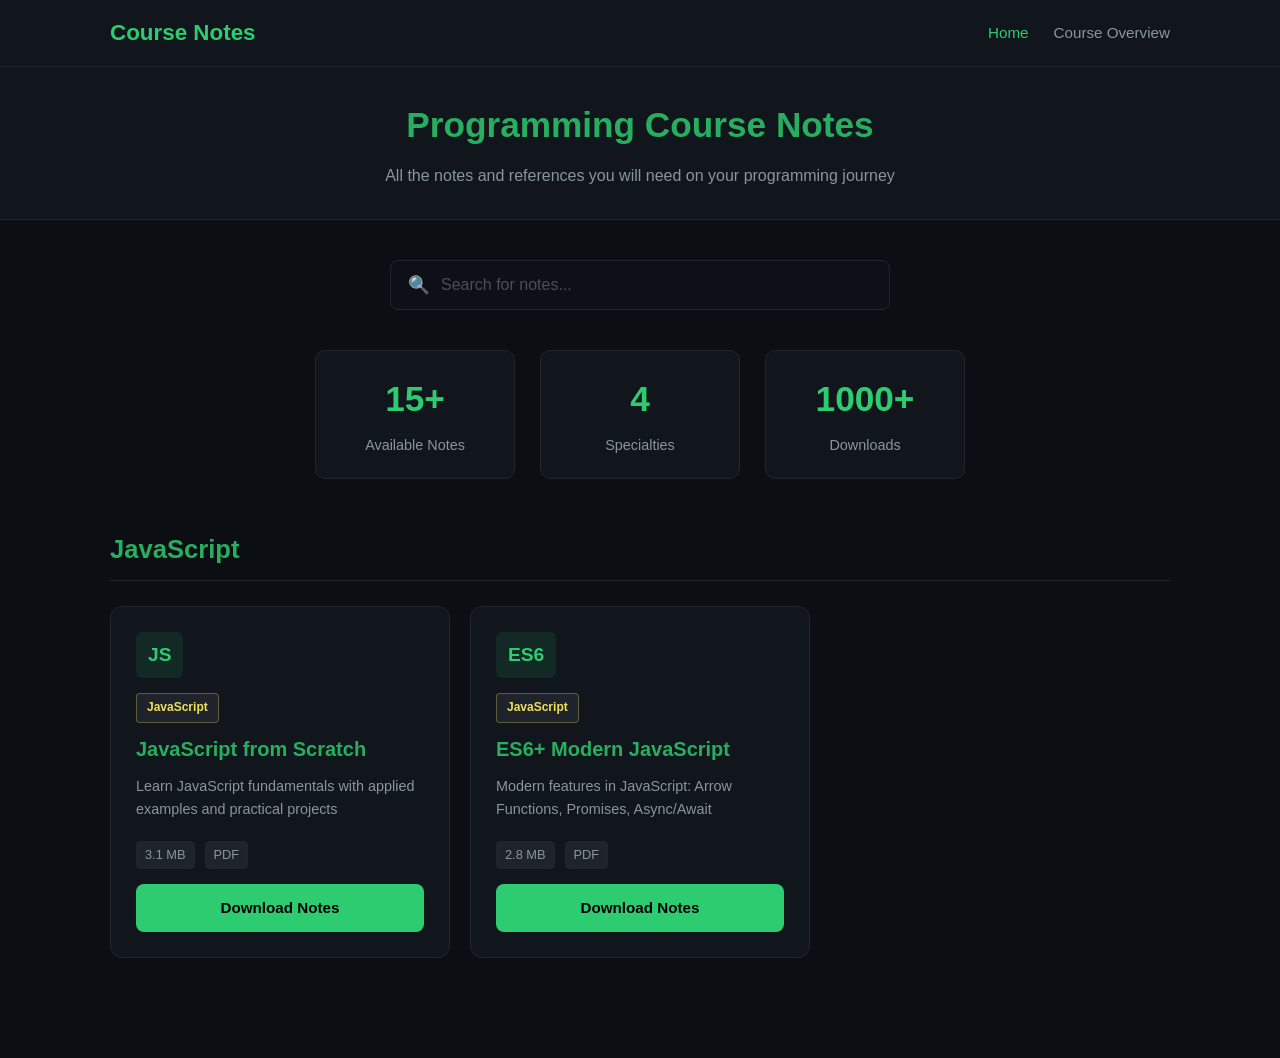
==== index.html @ b8f9d40e "Add files via upload" ====
<!DOCTYPE html>
<html lang="en" dir="ltr">
<head>
    <meta charset="UTF-8">
    <meta name="viewport" content="width=device-width, initial-scale=1.0">
    <title>Programming Course Notes</title>
    <link rel="stylesheet" href="styles.css">
</head>
<body>
    <nav class="navbar">
        <div class="nav-container">
            <a class="nav-logo" href="index.html">Course Notes</a>
            <ul class="nav-links">
                <li><a class="active-link" href="index.html" style="color: var(--accent-green);">Home</a></li>
                <li><a href="overview.html">Course Overview</a></li>
            </ul>
        </div>
    </nav>

    <header class="header">
        <h1>Programming Course Notes</h1>
        <p>All the notes and references you will need on your programming journey</p>
    </header>

    <main class="container">
        <div class="search-box">
            <span class="search-icon">&#128269;</span>
            <input type="text" placeholder="Search for notes...">
        </div>

        <div class="stats">
            <div class="stat-item">
                <span class="stat-number">15+</span>
                <span class="stat-label">Available Notes</span>
            </div>
            <div class="stat-item">
                <span class="stat-number">4</span>
                <span class="stat-label">Specialties</span>
            </div>
            <div class="stat-item">
                <span class="stat-number">1000+</span>
                <span class="stat-label">Downloads</span>
            </div>
        </div>

        <h2 class="section-title">JavaScript</h2>
        <div class="files-grid">
            <div class="file-card">
                <span class="file-icon">JS</span>
                <span class="category-badge badge-javascript">JavaScript</span>
                <h3>JavaScript from Scratch</h3>
                <p>Learn JavaScript fundamentals with applied examples and practical projects</p>
                <div class="file-meta">
                    <span class="file-size">3.1 MB</span>
                    <span class="file-type">PDF</span>
                </div>
                <a href="#" class="download-btn">Download Notes</a>
            </div>

            <div class="file-card">
                <span class="file-icon">ES6</span>
                <span class="category-badge badge-javascript">JavaScript</span>
                <h3>ES6+ Modern JavaScript</h3>
                <p>Modern features in JavaScript: Arrow Functions, Promises, Async/Await</p>
                <div class="file-meta">
                    <span class="file-size">2.8 MB</span>
                    <span class="file-type">PDF</span>
                </div>
                <a href="#" class="download-btn">Download Notes</a>
            </div>

            <div class="file-card
---- styles.css ----
* {
    margin: 0;
    padding: 0;
    box-sizing: border-box;
}

:root {
    --bg-color: #0b0f14;
    --card-bg: #11161d;
    --text-primary: #27ae60;
    --text-secondary: #8b949e;
    --accent-green: #2ecc71;
    --accent-hover: #27ae60;
    --border-color: #21262d;
    --font-family: 'Segoe UI', Roboto, Helvetica, Arial, sans-serif;
}

body {
    font-family: var(--font-family);
    background-color: var(--bg-color);
    color: var(--text-primary);
    line-height: 1.6;
    min-height: 100vh;
}

/* Navbar */
.navbar {
    background-color: var(--card-bg);
    border-bottom: 1px solid var(--border-color);
    padding: 15px 0;
    position: sticky;
    top: 0;
    z-index: 1000;
}

.nav-container {
    max-width: 1100px;
    margin: 0 auto;
    display: flex;
    justify-content: space-between;
    align-items: center;
    padding: 0 20px;
}

.nav-logo {
    color: var(--accent-green);
    font-size: 1.4rem;
    font-weight: 700;
    text-decoration: none;
    cursor: pointer;
}

.nav-links {
    display: flex;
    gap: 25px;
    list-style: none;
}

.nav-links a {
    color: var(--text-secondary);
    text-decoration: none;
    font-size: 0.95rem;
    font-weight: 500;
    transition: color 0.3s ease;
    cursor: pointer;
}

.nav-links a:hover,
.nav-links .active-link {
    color: var(--accent-green);
}

/* Header */
.header {
    background-color: var(--card-bg);
    padding: 30px 20px;
    border-bottom: 1px solid var(--border-color);
    text-align: center;
}

.header h1 {
    color: var(--text-primary);
    font-size: 2.2rem;
    font-weight: 700;
    margin-bottom: 10px;
}

.header p {
    color: var(--text-secondary);
    font-size: 1rem;
    max-width: 600px;
    margin: 0 auto;
}

/* Main Container */
.container {
    max-width: 1100px;
    margin: 0 auto;
    padding: 40px 20px;
}

/* Search Box */
.search-box {
    max-width: 500px;
    margin: 0 auto 40px;
    position: relative;
}

.search-box input {
    width: 100%;
    padding: 15px 20px 15px 50px;
    background-color: #0d1117;
    border: 1px solid var(--border-color);
    border-radius: 8px;
    color: var(--text-primary);
    font-size: 1rem;
    transition: all 0.3s ease;
}

.search-box input:focus {
    outline: none;
    border-color: var(--accent-green);
    box-shadow: 0 0 0 3px rgba(46, 204, 113, 0.15);
}

.search-box input::placeholder {
    color: #484f58;
}

.search-icon {
    position: absolute;
    left: 18px;
    top: 50%;
    transform: translateY(-50%);
    color: #484f58;
    font-size: 1.1rem;
}

/* Stats Section */
.stats {
    display: flex;
    justify-content: center;
    gap: 25px;
    margin-bottom: 50px;
    flex-wrap: wrap;
}

.stat-item {
    text-align: center;
    padding: 20px;
    background-color: var(--card-bg);
    border-radius: 10px;
    border: 1px solid var(--border-color);
    min-width: 160px;
    flex: 1 1 160px;
    max-width: 200px;
}

.stat-number {
    font-size: 2.2rem;
    font-weight: 700;
    color: var(--accent-green);
    display: block;
    margin-bottom: 5px;
}

.stat-label {
    color: var(--text-secondary);
    font-size: 0.9rem;
    font-weight: 500;
}

/* Section Titles */
.section-title {
    color: var(--text-primary);
    font-size: 1.6rem;
    font-weight: 600;
    margin-bottom: 25px;
    padding-bottom: 10px;
    border-bottom: 1px solid var(--border-color);
    display: flex;
    align-items: center;
    gap: 10px;
}

/* Files Grid */
.files-grid {
    display: grid;
    grid-template-columns: repeat(auto-fill, minmax(300px, 1fr));
    gap: 20px;
    margin-bottom: 60px;
}

/* File Card */
.file-card {
    background-color: var(--card-bg);
    border: 1px solid var(--border-color);
    border-radius: 12px;
    padding: 25px;
    transition: transform 0.2s ease, box-shadow 0.2s ease;
    display: flex;
    flex-direction: column;
}

.file-card:hover {
    transform: translateY(-3px);
    box-shadow: 0 10px 20px rgba(0,0,0,0.2);
    border-color: #30363d;
}

.file-icon {
    font-size: 1.2rem;
    font-weight: 700;
    color: var(--accent-green);
    background-color: rgba(46, 204, 113, 0.1);
    padding: 8px 12px;
    border-radius: 6px;
    align-self: flex-start;
    margin-bottom: 15px;
}

.category-badge {
    display: inline-block;
    padding: 4px 10px;
    border-radius: 4px;
    font-size: 0.75rem;
    font-weight: 600;
    margin-bottom: 10px;
    background-color: #1f242c;
    color: var(--text-secondary);
    border: 1px solid var(--border-color);
    align-self: flex-start;
}

.badge-javascript { color: #f1e05a; border-color: rgba(241, 224, 90, 0.3); }
.badge-html { color: #e34c26; border-color: rgba(227, 76, 38, 0.3); }
.badge-css { color: #563d7c; border-color: rgba(86, 61, 124, 0.3); }
.badge-react { color: #61dafb; border-color: rgba(97, 218, 251, 0.3); }
.badge-nodejs { color: #68a063; border-color: rgba(104, 160, 99, 0.3); }

.file-card h3 {
    color: var(--text-primary);
    font-size: 1.25rem;
    font-weight: 600;
    margin-bottom: 10px;
}

.file-card p {
    color: var(--text-secondary);
    font-size: 0.9rem;
    margin-bottom: 20px;
    flex-grow: 1;
}

.file-meta {
    display: flex;
    gap: 10px;
    margin-bottom: 15px;
    font-size: 0.8rem;
    color: var(--text-secondary);
}

.file-size, .file-type {
    background-color: #1f242c;
    padding: 3px 8px;
    border-radius: 4px;
    border: 1px solid var(--border-color);
}

.download-btn {
    display: block;
    background-color: var(--accent-green);
    color: #000000;
    text-decoration: none;
    padding: 12px 20px;
    border-radius: 8px;
    font-weight: 600;
    font-size: 0.95rem;
    text-align: center;
    transition: background-color 0.2s ease;
    border: none;
    width: 100%;
    cursor: pointer;
}

.download-btn:hover {
    background-color: var(--accent-hover);
}

/* Footer */


@media (max-width: 768px) {
    .header h1 { font-size: 1.8rem; }
    .container { padding: 20px; }
    .files-grid { grid-template-columns: 1fr; }
    .stats { gap: 15px; }
    .stat-item { min-width: 140px; padding: 15px; }
    .stat-number { font-size: 1.8rem; }
}
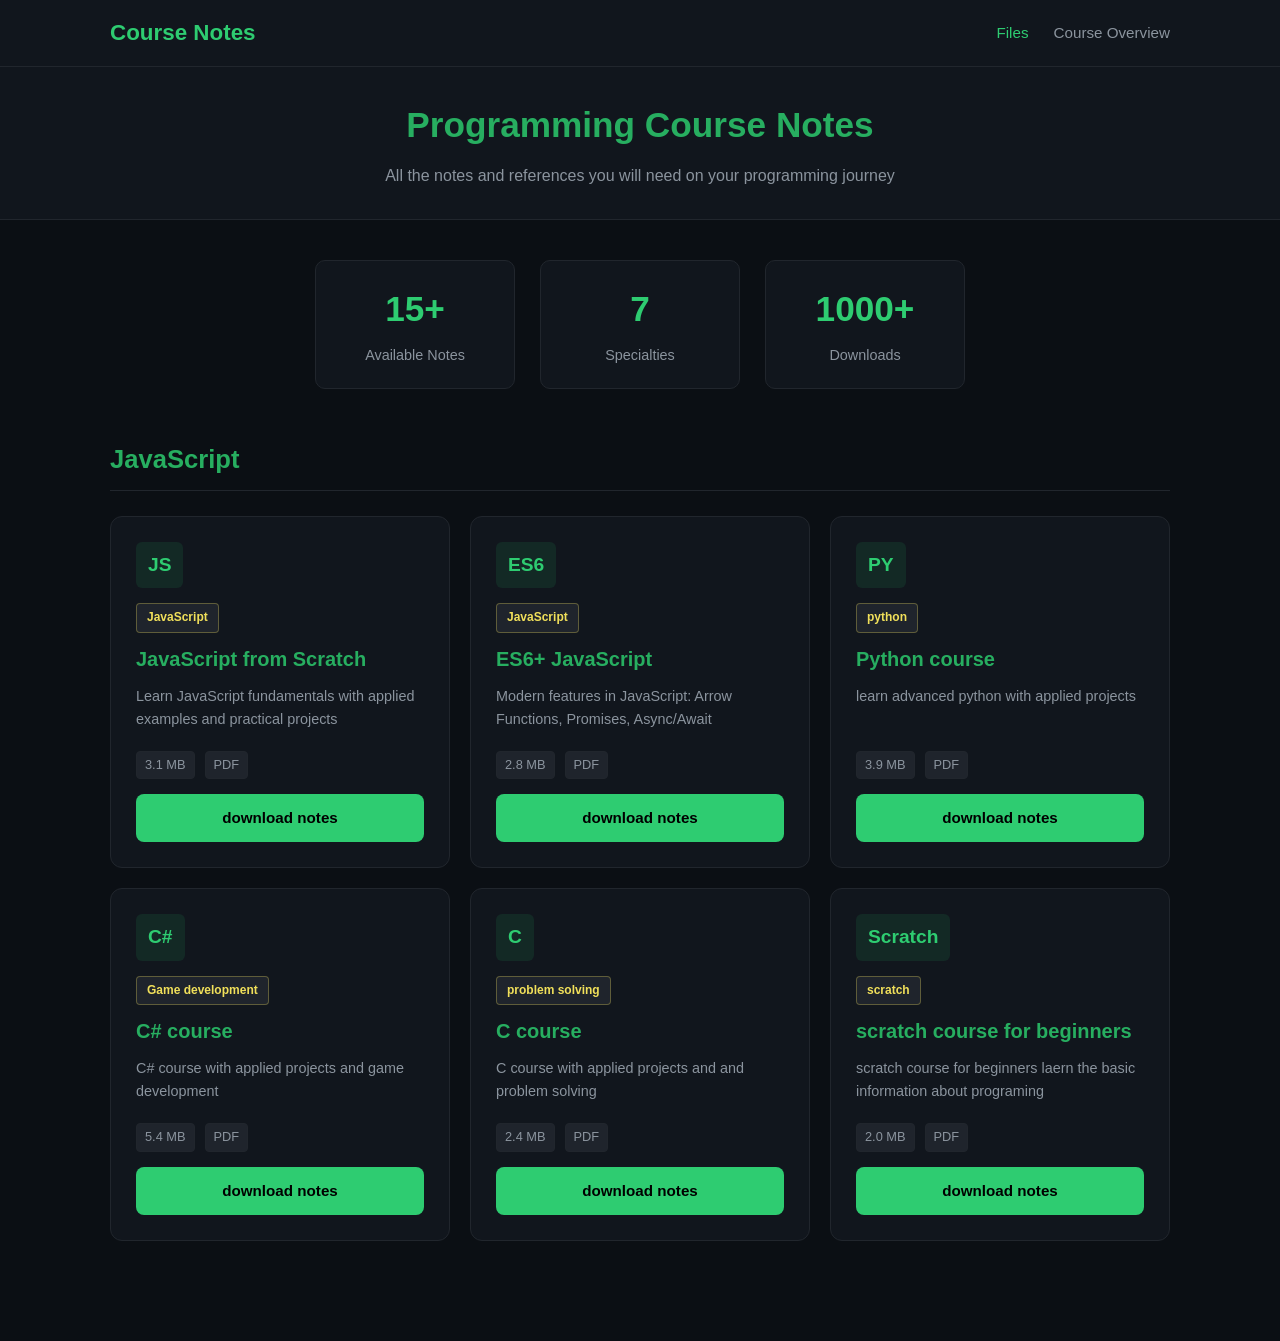
==== commit af32b47b: "index.html" ====
--- a/index.html
+++ b/index.html
@@ -11,7 +11,7 @@
         <div class="nav-container">
             <a class="nav-logo" href="index.html">Course Notes</a>
             <ul class="nav-links">
-                <li><a class="active-link" href="index.html" style="color: var(--accent-green);">Home</a></li>
+                <li><a class="active-link" href="index.html" style="color: var(--accent-green);">Files</a></li>
                 <li><a href="overview.html">Course Overview</a></li>
             </ul>
         </div>
@@ -23,10 +23,7 @@
     </header>
 
     <main class="container">
-        <div class="search-box">
-            <span class="search-icon">&#128269;</span>
-            <input type="text" placeholder="Search for notes...">
-        </div>
+       
 
         <div class="stats">
             <div class="stat-item">
@@ -34,7 +31,7 @@
                 <span class="stat-label">Available Notes</span>
             </div>
             <div class="stat-item">
-                <span class="stat-number">4</span>
+                <span class="stat-number">7</span>
                 <span class="stat-label">Specialties</span>
             </div>
             <div class="stat-item">
@@ -54,19 +51,70 @@
                     <span class="file-size">3.1 MB</span>
                     <span class="file-type">PDF</span>
                 </div>
-                <a href="#" class="download-btn">Download Notes</a>
+                <a href="https://drive.google.com/drive/folders/1BHnx0L4idVI3QAs9qR6eSVV_JcwaFpO4" class="download-btn" download target="_blank">download notes </a>
             </div>
 
             <div class="file-card">
                 <span class="file-icon">ES6</span>
                 <span class="category-badge badge-javascript">JavaScript</span>
-                <h3>ES6+ Modern JavaScript</h3>
+                <h3>ES6+  JavaScript</h3>
                 <p>Modern features in JavaScript: Arrow Functions, Promises, Async/Await</p>
                 <div class="file-meta">
                     <span class="file-size">2.8 MB</span>
                     <span class="file-type">PDF</span>
                 </div>
-                <a href="#" class="download-btn">Download Notes</a>
+              <a href="https://drive.google.com/drive/folders/1BHnx0L4idVI3QAs9qR6eSVV_JcwaFpO4" class="download-btn" download target="_blank">download notes </a>
             </div>
 
-            <div class="file-card+            <div class="file-card">
+            <span class="file-icon">PY</span>
+            <span class="category-badge badge-javascript">python</span>
+            <h3>  Python course    </h3>
+            <p>    learn  advanced python with applied projects       </p>
+            <div class="file-meta">
+            <span class="file-size">3.9 MB</span>
+            <span class="file-type">PDF</span>
+</div>
+<a href="https://drive.google.com/drive/folders/1BHnx0L4idVI3QAs9qR6eSVV_JcwaFpO4" class="download-btn" download target="_blank">download notes </a>
+            
+
+            </div>
+            <div class="file-card">
+            <span class="file-icon">C#</span>
+            <span class="category-badge badge-javascript">Game development</span>
+            <h3> C# course </h3>
+            <p>C# course with applied projects and game development </p>
+            <div class="file-meta">
+            <span class="file-size">5.4 MB</span>
+            <span class="file-type">PDF</span> </div>
+            <a href="https://drive.google.com/drive/folders/1BHnx0L4idVI3QAs9qR6eSVV_JcwaFpO4" class="download-btn" download target="_blank">download notes </a>
+</div>
+           
+            
+             <div class="file-card">
+            <span class="file-icon">C</span>
+            <span class="category-badge badge-javascript">problem solving </span>
+            <h3> C course </h3>
+            <p>C course with applied projects and and problem solving  </p>
+            <div class="file-meta">
+            <span class="file-size">2.4 MB</span>
+            <span class="file-type">PDF</span> </div>
+           <a href="https://drive.google.com/drive/folders/1BHnx0L4idVI3QAs9qR6eSVV_JcwaFpO4" class="download-btn" download target="_blank">download notes </a> 
+</div>
+           
+            
+            
+            
+             <div class="file-card">
+            <span class="file-icon">Scratch</span>
+            <span class="category-badge badge-javascript">scratch</span>
+            <h3> scratch course for beginners </h3>
+            <p>scratch course for beginners laern the basic information about programing   </p>
+            <div class="file-meta">
+            <span class="file-size">2.0 MB</span>
+            <span class="file-type">PDF</span> </div>
+           <a href="https://drive.google.com/drive/folders/1BHnx0L4idVI3QAs9qR6eSVV_JcwaFpO4" class="download-btn" download target="_blank">download notes </a>
+</div>
+           
+            </div>
+            
